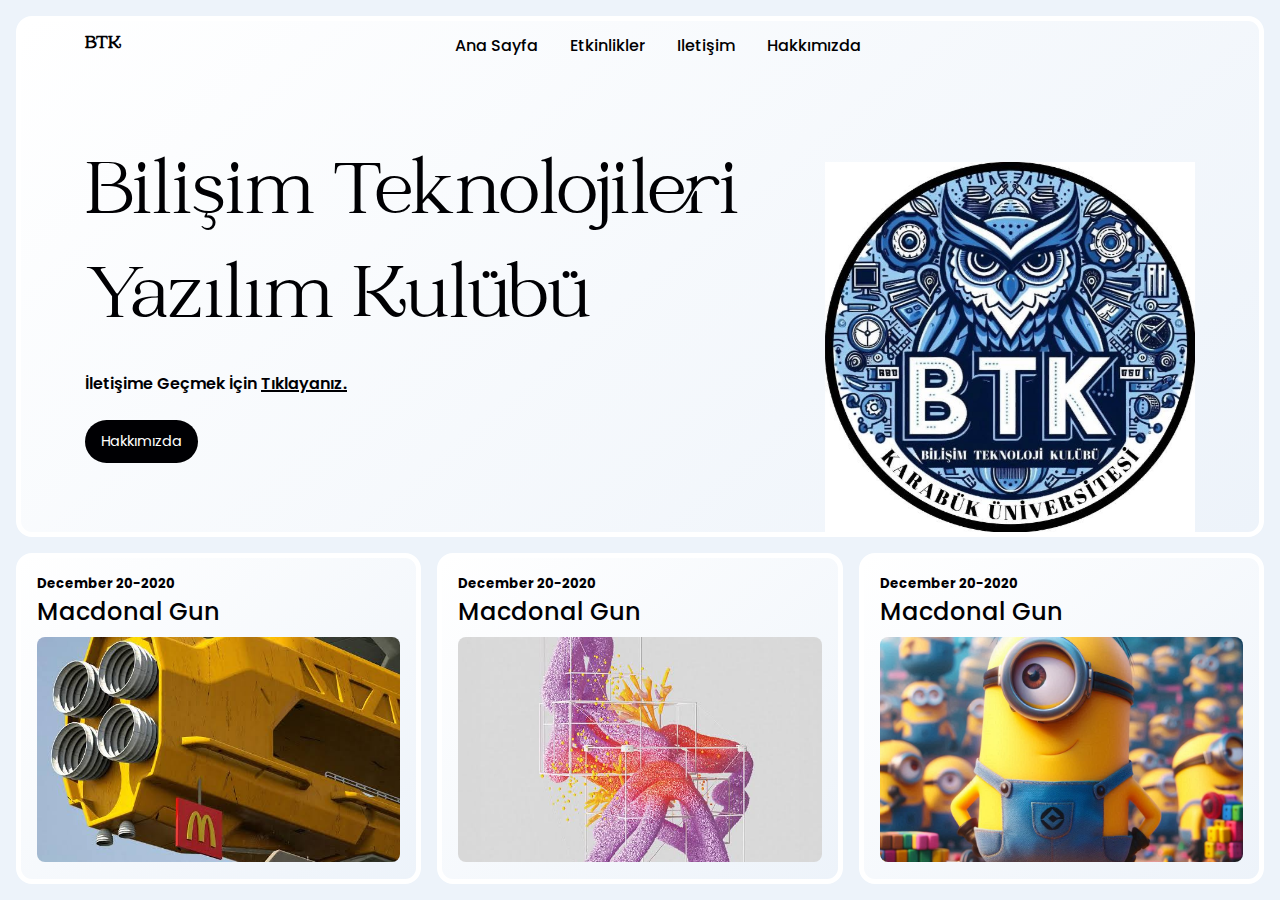
==== index.html @ bcdb7eec "upload file" ====
<!DOCTYPE html>
<html lang="en">

<head>
    <meta charset="UTF-8">
    <meta name="viewport" content="width=device-width, initial-scale=1.0">
    <title>Bilişim Teknolojileri Yazılım Kulübü</title>

    <link rel="stylesheet" href="style.css">
</head>

<body>
    <main>
        <div class="container">
            <div class="box">
                <div class="navbar">
                    <h4>BTK</h4>
                    <div class="links">
                        <a href="#">Ana Sayfa</a>
                        <a href="#">etkinlikler</a>
                        <a href="#">iletişim</a>
                        <a href="#">Hakkımızda</a>
                        <img id="close" src="images/close (1).png" alt="">
                    </div>
                    <div class="leng">
                        <img id="menu" src="images/menu.png" alt="">
                    </div>
                </div>
                <div class="content">
                    <h1>Bilişim Teknolojileri Yazılım Kulübü</h1>
                    <p>İletişime geçmek İçin <a href="#">tıklayanız.</a></p>
                    <div class="button">
                        <a href="#">Hakkımızda</a>
                    </div>
                    <img src="images/image1.jpeg" alt="">
                </div>
            </div>
            <div class="box">
                <h5>december 20-2020</h5>
                <h3>Macdonal gun</h3>
                 <div class="image">
                <img src="images/image2.jpeg" alt="">

                 </div>
            </div>
            <div class="box">
                <h5>december 20-2020</h5>
                <h3>Macdonal gun</h3>
                <div class="image">
                <img src="images/image3.jpeg" alt="">

                </div>

            </div>
            <div class="box">
                <h5>december 20-2020</h5>
                <h3>Macdonal gun</h3>
                <div class="image">
                <img src="images/image4.jpg" alt="">

                </div>

            </div>
        </div>
    </main>

    <script src="script.js"></script>
</body>

</html>
---- style.css ----
@import url('https://fonts.googleapis.com/css2?family=Poppins:ital,wght@0,100;0,200;0,300;0,400;0,500;0,600;0,700;0,800;0,900;1,100;1,200;1,300;1,400;1,500;1,600;1,700;1,800;1,900&display=swap');
@font-face {
    font-family: Catchy;
    src: url(fonts/Catchy\ Mager.ttf);
  }

  :root {
    --main-clr: #edf3fa;
    --text-clr: #000003;
    --white-clr: #ffffff;
}


* {
    margin: 0;
    padding: 0;
    box-sizing: border-box;
    text-transform: capitalize;
    font-family: "Poppins", system-ui;
    color: var(--text-clr);
}




html,
body,
main {
    width: 100%;
    height: 100%;
}

body {
    background: var(--main-clr);
}


.container {
    width: 100%;
    height: 100vh;
    padding: 1rem;
    display: flex;
    flex-wrap: wrap;
    gap: 1rem;
}

.container .box:first-child {
    flex: 1 0 100%;
    padding: 0rem 4rem;
    padding-top: 0;
}

.container .box {
    flex: 1 0 300px;
    background: linear-gradient(140deg, var(--white-clr), var(--main-clr));
    border-radius: 1rem;
    border: 5px solid var(--white-clr);
    padding: 1rem;
    height: 60%;
    position: relative;
}

.container .box:not(:first-child) {
    height: calc(40% - 1rem);
}

.container .box .navbar {
    padding: .5rem 0;
    width: 100%;
    height: 3rem;
    display: flex;
    align-items: center;
    justify-content: space-between;
}

.container .box .navbar h4 {
    font-family: Catchy;
    font-size: 1.2rem;
}

.container .box .navbar div {
    display: flex;
    align-items: center;
    gap: 2rem;
    font-size: 1rem;
}

.container .box .navbar div img {
    height: 1.2rem;
    vertical-align: middle;
    cursor: pointer;
    display: none;
}

.container .box .navbar div a {
    color: var(--text-clr);
    text-decoration: none;
    font-weight: 500;
    transition: all .2s ease;
}

.container .box .navbar div a:hover {
    color: #00000379;
}

.container .box .navbar .leng a span {
    width: 10px;
    height: 10px;
    background: linear-gradient(90deg,#bbffc5, #03ec26);
    display: inline-block;
    vertical-align: middle;
    border-radius: 50%;
}

.container .box .navbar .leng a:has(span) {
    font-weight: 600;
}

.container .box .content {
    width: 100%;
    height: calc(100% - 3rem);
    display: flex;
    justify-content: center;
    flex-direction: column;
    position: relative;
    overflow: hidden;
}

.container .box .content h1 {
    font-size: 5rem;
    max-width: 45rem;
    font-family: Catchy;
    font-weight: 500;
    margin-bottom: 1rem;
}

.container .box .content p {
    font-weight: 600;
}

.container .box .content p a {
    text-decoration: underline 2px;
}

.container .box .content .button {
    margin-top: 2rem;
}

.container .box .content .button a {
    font-size: .9rem;
    background: var(--text-clr);
    color: var(--white-clr);
    padding: .7rem 1rem;
    text-decoration: none;
    border-radius: 2rem;
    transition: all .3s ease-in;
}

.container .box .content .button a:hover {
    background: #0000039a;
}

.container .box .content img {
    height: 80%;
    position: absolute;
    bottom: 0rem;
    right: 0;
}


.container .box h3 {
    font-size: 1.5rem;
    font-weight: 500;
}



.image {
    width: 100%;
    height: calc(100% - 4rem);
    margin-top: .5rem;
    border-radius: .5rem;
    overflow: hidden;
}

.container .box:not(:first-child) .image img {
    width: 100%;
    height: 100%;
    object-fit: cover; /* Ensures the image covers the box without stretching */

}

@media (max-width: 1055px) {
    .container .box .content h1 {
        font-size: 4rem;
        max-width: 40rem;
    }

}

@media (max-width: 950px) {
    .container .box .content h1 {
        font-size: 2rem;
        max-width: 30rem;
    }
}

@media (max-width: 775px)  {
    .container .box .content img {
        display: none;
    }

.container .box:first-child {
    padding: 0 2rem;
}

}

@media (max-width: 560px) {
    .container .box .navbar .links {
        position: fixed;
        top: 0;
        overflow: hidden;
        left: 0;
        z-index: 100;
        width: 100vw;
        max-height: 0;
        background: var(--main-clr);
        align-items: center;
        justify-content: center;
        flex-direction: column;
        box-shadow: 2px 0 10px rgba(0, 0, 3, 0.219);
        transition: all .4s ease;
        
    }

    .container .box .navbar div img {
        display: inline-block;
    }

    .container .box .navbar .links.active {
        display: flex;
        padding: 4rem;
        max-height: 15rem;
    }

    .container .box .navbar .links img {
        position: absolute;
        top: 2rem;
        right: 3rem;
        height: 1.5rem;
        background: #0000031e;
        padding: .5rem;
        border-radius: .5rem;
    }
}
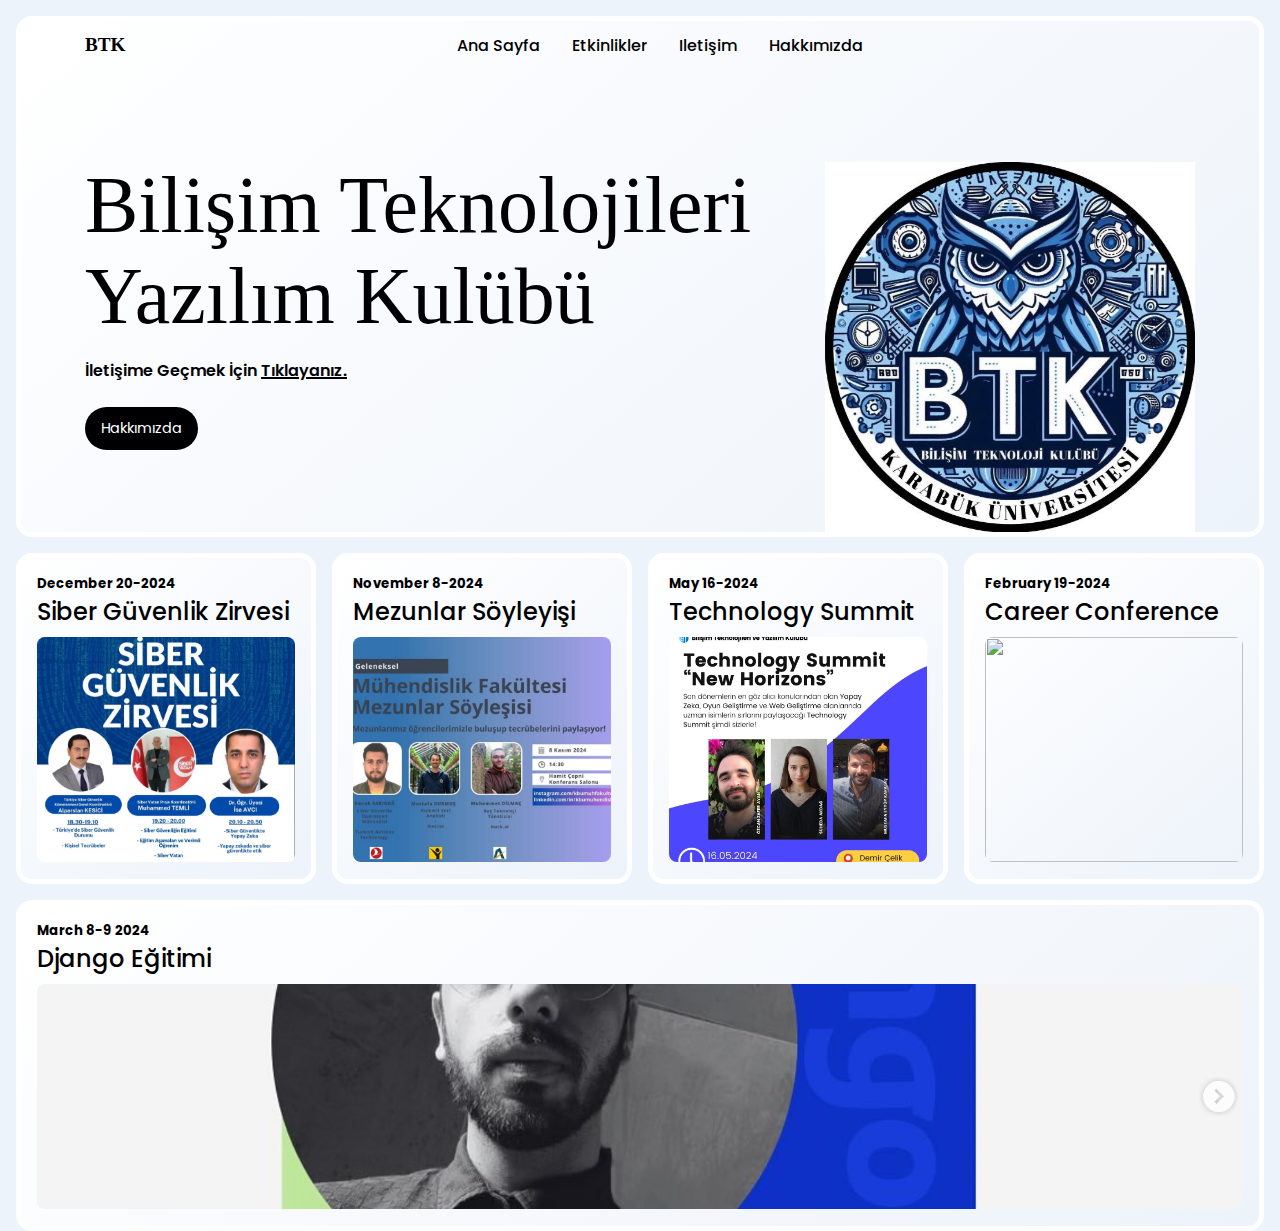
==== commit 9e320bb4: "update" ====
--- a/index.html
+++ b/index.html
@@ -6,7 +6,8 @@
     <meta name="viewport" content="width=device-width, initial-scale=1.0">
     <title>Bilişim Teknolojileri Yazılım Kulübü</title>
 
-    <link rel="stylesheet" href="style.css">
+    <link rel="stylesheet" href="css/style.css">
+    <link rel="stylesheet" href="">
 </head>
 
 <body>
@@ -16,10 +17,10 @@
                 <div class="navbar">
                     <h4>BTK</h4>
                     <div class="links">
-                        <a href="#">Ana Sayfa</a>
+                        <a href="/index.html">Ana Sayfa</a>
                         <a href="#">etkinlikler</a>
-                        <a href="#">iletişim</a>
-                        <a href="#">Hakkımızda</a>
+                        <a href="/content.html">iletişim</a>
+                        <a href="/about.html">Hakkımızda</a>
                         <img id="close" src="images/close (1).png" alt="">
                     </div>
                     <div class="leng">
@@ -28,35 +29,53 @@
                 </div>
                 <div class="content">
                     <h1>Bilişim Teknolojileri Yazılım Kulübü</h1>
-                    <p>İletişime geçmek İçin <a href="#">tıklayanız.</a></p>
+                    <p>İletişime geçmek İçin <a href="/content.html">tıklayanız.</a></p>
                     <div class="button">
-                        <a href="#">Hakkımızda</a>
+                        <a href="/about.html">Hakkımızda</a>
                     </div>
                     <img src="images/image1.jpeg" alt="">
                 </div>
             </div>
-            <div class="box">
-                <h5>december 20-2020</h5>
-                <h3>Macdonal gun</h3>
+            <div class="box" onclick="window.location.href='/etkinlikler/siber-guvenlik.html';">
+                <h5>December 20-2024</h5>
+                <h3>Siber Güvenlik Zirvesi</h3>
                  <div class="image">
-                <img src="images/image2.jpeg" alt="">
+                <img src="images/image2.png" alt="">
 
                  </div>
             </div>
             <div class="box">
-                <h5>december 20-2020</h5>
-                <h3>Macdonal gun</h3>
+                <h5>November 8-2024</h5>
+                <h3>Mezunlar Söyleyişi</h3>
                 <div class="image">
-                <img src="images/image3.jpeg" alt="">
+                <img src="images/image3.png" alt="">
 
                 </div>
 
             </div>
             <div class="box">
-                <h5>december 20-2020</h5>
-                <h3>Macdonal gun</h3>
+                <h5>May 16-2024</h5>
+                <h3>Technology Summit</h3>
                 <div class="image">
-                <img src="images/image4.jpg" alt="">
+                <img src="images/image1.png" alt="">
+
+                </div>
+
+            </div>
+            <div class="box">
+                <h5>February 19-2024</h5>
+                <h3>Career Conference</h3>
+                <div class="image">
+                <img src="images/image.png" alt="">
+
+                </div>
+
+            </div>
+            <div class="box">
+                <h5>March 8-9 2024</h5>
+                <h3>Django Eğitimi</h3>
+                <div class="image">
+                <img src="images/image4.png" alt="">
 
                 </div>
 
--- a/css/style.css
+++ b/css/style.css
@@ -0,0 +1,258 @@
+@import url('https://fonts.googleapis.com/css2?family=Poppins:ital,wght@0,100;0,200;0,300;0,400;0,500;0,600;0,700;0,800;0,900;1,100;1,200;1,300;1,400;1,500;1,600;1,700;1,800;1,900&display=swap');
+@font-face {
+    font-family: Catchy;
+    src: url(fonts/Catchy\ Mager.ttf);
+  }
+
+  :root {
+    --main-clr: #edf3fa;
+    --text-clr: #000003;
+    --white-clr: #ffffff;
+}
+
+
+* {
+    margin: 0;
+    padding: 0;
+    box-sizing: border-box;
+    text-transform: capitalize;
+    font-family: "Poppins", system-ui;
+    color: var(--text-clr);
+}
+
+
+
+
+html,
+body,
+main {
+    width: 100%;
+    height: 100%;
+}
+
+body {
+    background: var(--main-clr);
+}
+
+
+.container {
+    width: 100%;
+    height: 100vh;
+    padding: 1rem;
+    display: flex;
+    flex-wrap: wrap;
+    gap: 1rem;
+}
+
+.container .box:first-child {
+    flex: 1 0 100%;
+    padding: 0rem 4rem;
+    padding-top: 0;
+}
+
+.container .box {
+    flex: 1 0 300px;
+    background: linear-gradient(140deg, var(--white-clr), var(--main-clr));
+    border-radius: 1rem;
+    border: 5px solid var(--white-clr);
+    padding: 1rem;
+    height: 60%;
+    position: relative;
+}
+
+.container .box:not(:first-child) {
+    height: calc(40% - 1rem);
+}
+
+.container .box .navbar {
+    padding: .5rem 0;
+    width: 100%;
+    height: 3rem;
+    display: flex;
+    align-items: center;
+    justify-content: space-between;
+}
+
+.container .box .navbar h4 {
+    font-family: Catchy;
+    font-size: 1.2rem;
+}
+
+.container .box .navbar div {
+    display: flex;
+    align-items: center;
+    gap: 2rem;
+    font-size: 1rem;
+}
+
+.container .box .navbar div img {
+    height: 1.2rem;
+    vertical-align: middle;
+    cursor: pointer;
+    display: none;
+}
+
+.container .box .navbar div a {
+    color: var(--text-clr);
+    text-decoration: none;
+    font-weight: 500;
+    transition: all .2s ease;
+}
+
+.container .box .navbar div a:hover {
+    color: #00000379;
+}
+
+.container .box .navbar .leng a span {
+    width: 10px;
+    height: 10px;
+    background: linear-gradient(90deg,#bbffc5, #03ec26);
+    display: inline-block;
+    vertical-align: middle;
+    border-radius: 50%;
+}
+
+.container .box .navbar .leng a:has(span) {
+    font-weight: 600;
+}
+
+.container .box .content {
+    width: 100%;
+    height: calc(100% - 3rem);
+    display: flex;
+    justify-content: center;
+    flex-direction: column;
+    position: relative;
+    overflow: hidden;
+}
+
+.container .box .content h1 {
+    font-size: 5rem;
+    max-width: 45rem;
+    font-family: Catchy;
+    font-weight: 500;
+    margin-bottom: 1rem;
+}
+
+.container .box .content p {
+    font-weight: 600;
+}
+
+.container .box .content p a {
+    text-decoration: underline 2px;
+}
+
+.container .box .content .button {
+    margin-top: 2rem;
+}
+
+.container .box .content .button a {
+    font-size: .9rem;
+    background: var(--text-clr);
+    color: var(--white-clr);
+    padding: .7rem 1rem;
+    text-decoration: none;
+    border-radius: 2rem;
+    transition: all .3s ease-in;
+}
+
+.container .box .content .button a:hover {
+    background: #0000039a;
+}
+
+.container .box .content img {
+    height: 80%;
+    position: absolute;
+    bottom: 0rem;
+    right: 0;
+}
+
+
+.container .box h3 {
+    font-size: 1.5rem;
+    font-weight: 500;
+}
+
+
+
+.image {
+    width: 100%;
+    height: calc(100% - 4rem);
+    margin-top: .5rem;
+    border-radius: .5rem;
+    overflow: hidden;
+}
+
+.container .box:not(:first-child) .image img {
+    width: 100%;
+    height: 100%;
+    object-fit: cover; /* Ensures the image covers the box without stretching */
+
+}
+
+@media (max-width: 1055px) {
+    .container .box .content h1 {
+        font-size: 4rem;
+        max-width: 40rem;
+    }
+
+}
+
+@media (max-width: 950px) {
+    .container .box .content h1 {
+        font-size: 2rem;
+        max-width: 30rem;
+    }
+}
+
+@media (max-width: 775px)  {
+    .container .box .content img {
+        display: none;
+    }
+
+.container .box:first-child {
+    padding: 0 2rem;
+}
+
+}
+
+@media (max-width: 560px) {
+    .container .box .navbar .links {
+        position: fixed;
+        top: 0;
+        overflow: hidden;
+        left: 0;
+        z-index: 100;
+        width: 100vw;
+        max-height: 0;
+        background: var(--main-clr);
+        align-items: center;
+        justify-content: center;
+        flex-direction: column;
+        box-shadow: 2px 0 10px rgba(0, 0, 3, 0.219);
+        transition: all .4s ease;
+        
+    }
+
+    .container .box .navbar div img {
+        display: inline-block;
+    }
+
+    .container .box .navbar .links.active {
+        display: flex;
+        padding: 4rem;
+        max-height: 15rem;
+    }
+
+    .container .box .navbar .links img {
+        position: absolute;
+        top: 2rem;
+        right: 3rem;
+        height: 1.5rem;
+        background: #0000031e;
+        padding: .5rem;
+        border-radius: .5rem;
+    }
+
+
+}
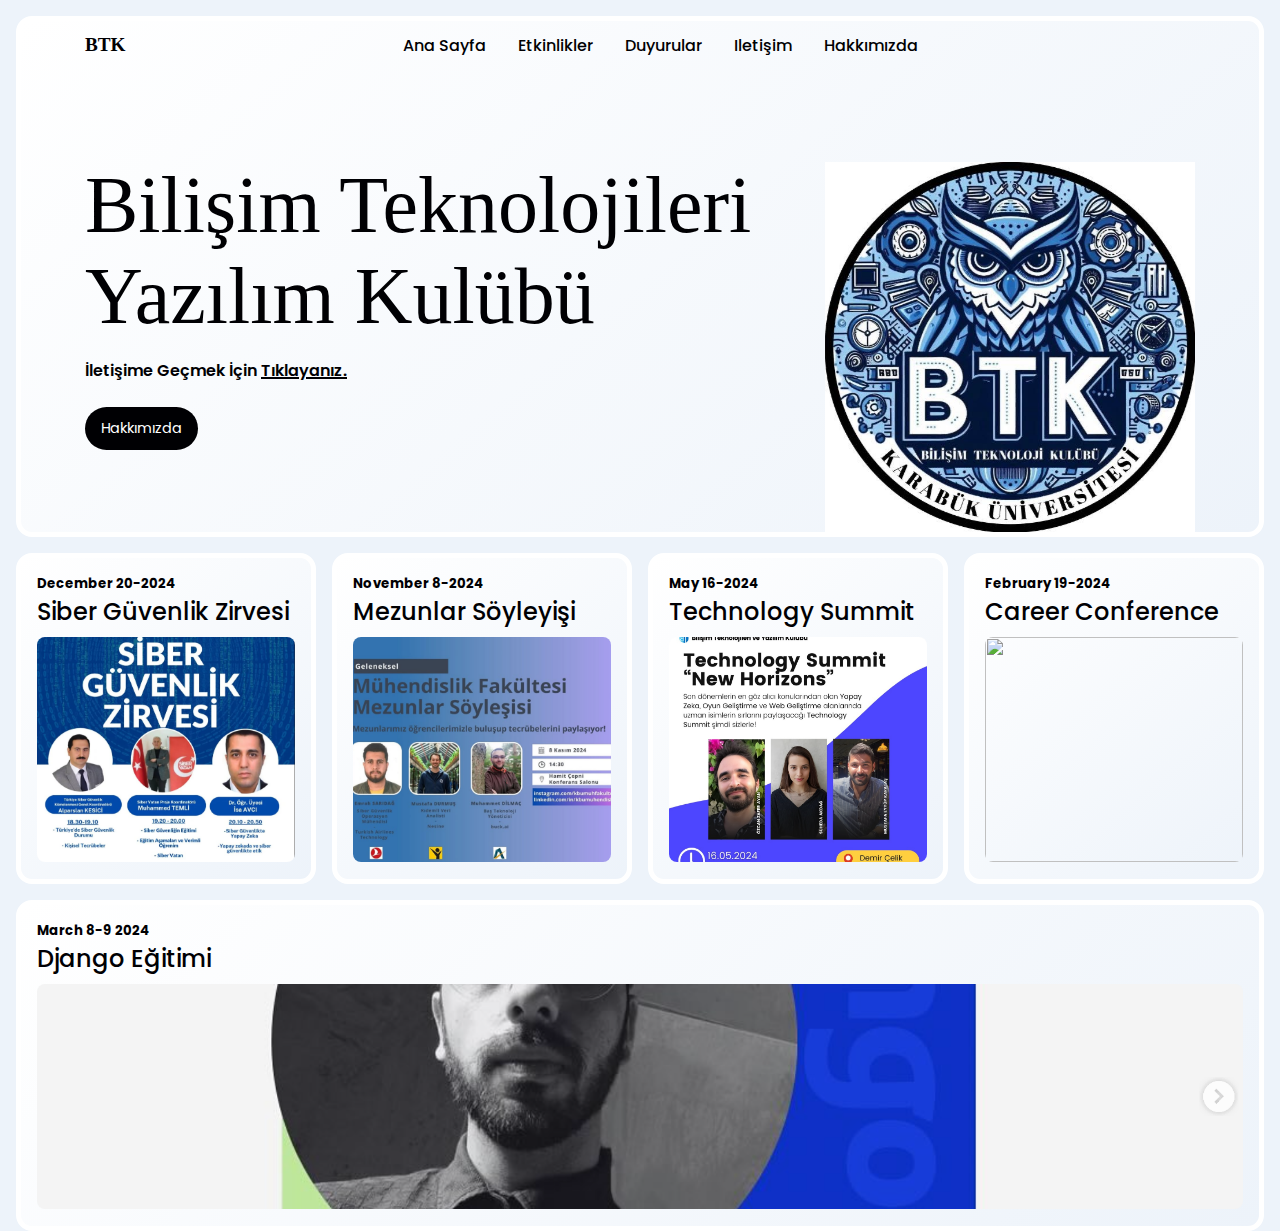
==== commit 635093f9: "update" ====
--- a/index.html
+++ b/index.html
@@ -19,6 +19,7 @@
                     <div class="links">
                         <a href="/index.html">Ana Sayfa</a>
                         <a href="#">etkinlikler</a>
+                        <a href="/duyurular.html">Duyurular</a>
                         <a href="/content.html">iletişim</a>
                         <a href="/about.html">Hakkımızda</a>
                         <img id="close" src="images/close (1).png" alt="">
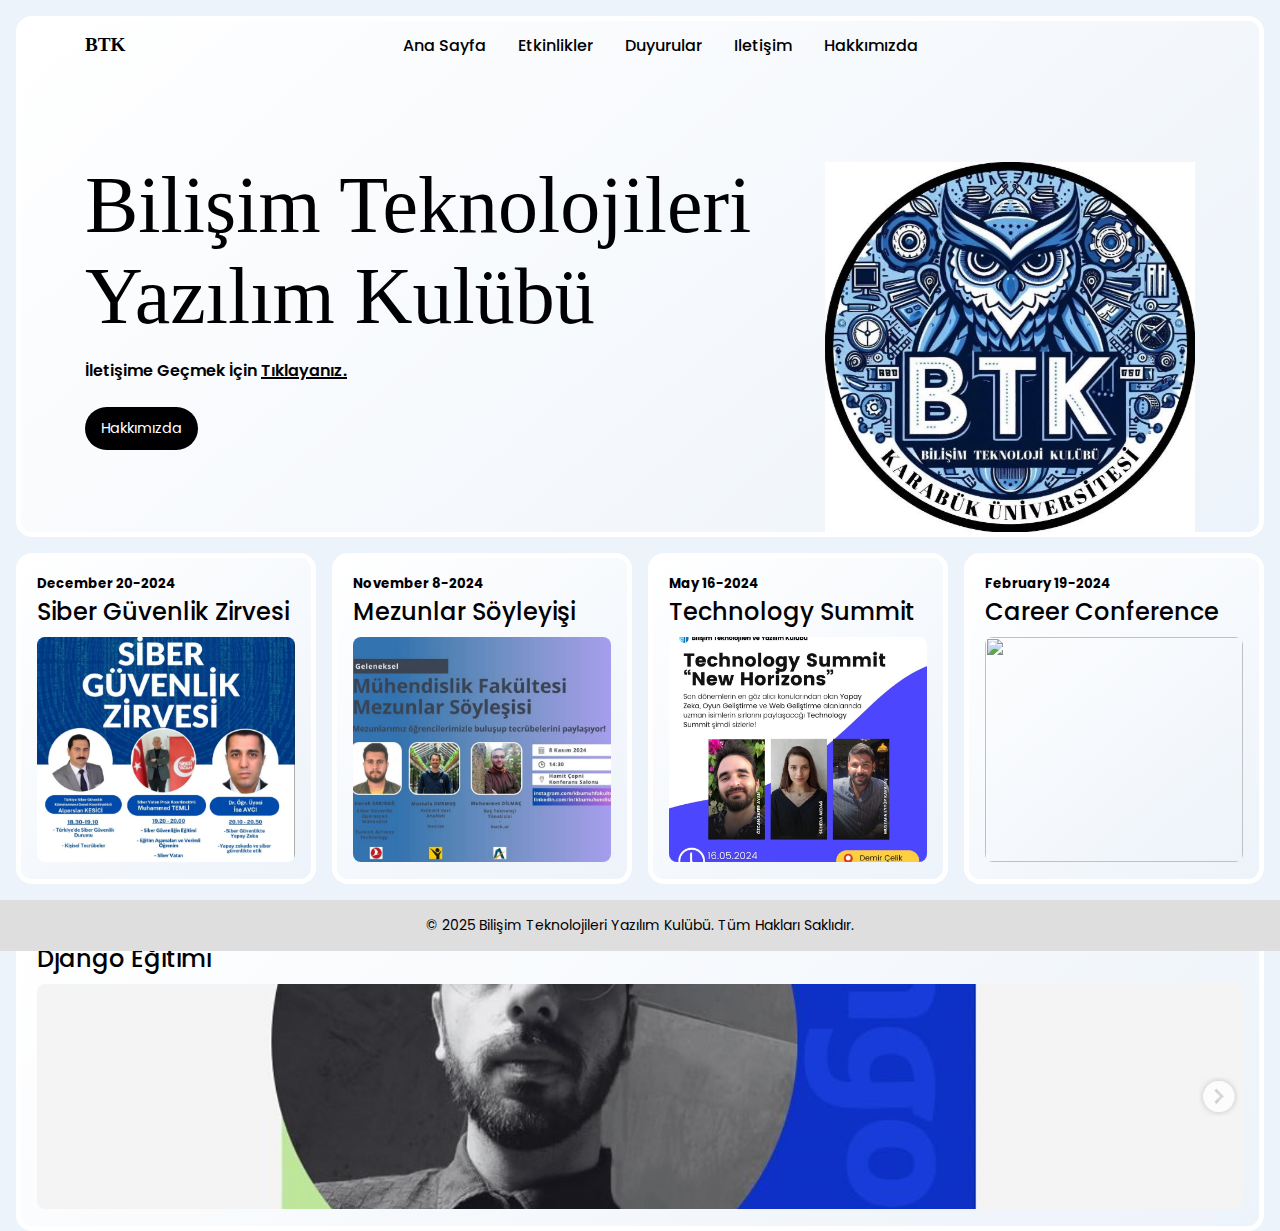
==== commit 6519c13b: "update" ====
--- a/index.html
+++ b/index.html
@@ -18,7 +18,7 @@
                     <h4>BTK</h4>
                     <div class="links">
                         <a href="/index.html">Ana Sayfa</a>
-                        <a href="#">etkinlikler</a>
+                        <a href="/etkinlikler.html">etkinlikler</a>
                         <a href="/duyurular.html">Duyurular</a>
                         <a href="/content.html">iletişim</a>
                         <a href="/about.html">Hakkımızda</a>
@@ -45,7 +45,7 @@
 
                  </div>
             </div>
-            <div class="box">
+            <div class="box" onclick="window.location.href='/etkinlikler/mezunlar-soyleyisi.html';">
                 <h5>November 8-2024</h5>
                 <h3>Mezunlar Söyleyişi</h3>
                 <div class="image">
@@ -54,7 +54,7 @@
                 </div>
 
             </div>
-            <div class="box">
+            <div class="box" onclick="window.location.href='/etkinlikler/technology-submmit.html';">
                 <h5>May 16-2024</h5>
                 <h3>Technology Summit</h3>
                 <div class="image">
@@ -63,7 +63,7 @@
                 </div>
 
             </div>
-            <div class="box">
+            <div class="box" onclick="window.location.href='/etkinlikler/Career-Conference.html';">
                 <h5>February 19-2024</h5>
                 <h3>Career Conference</h3>
                 <div class="image">
@@ -72,7 +72,7 @@
                 </div>
 
             </div>
-            <div class="box">
+            <div class="box" onclick="window.location.href='/etkinlikler/Django-Eğitimi.html';">
                 <h5>March 8-9 2024</h5>
                 <h3>Django Eğitimi</h3>
                 <div class="image">
@@ -85,6 +85,9 @@
     </main>
 
     <script src="script.js"></script>
+    <footer>
+        <p>© 2025 Bilişim Teknolojileri Yazılım Kulübü. Tüm hakları saklıdır.</p>
+    </footer>
 </body>
 
 </html>--- a/css/style.css
+++ b/css/style.css
@@ -256,3 +256,13 @@
 
 
 }
+footer {
+    text-align: center;
+    padding: 15px;
+    background-color: #dfdede;
+    color: rgb(0, 0, 0);
+    font-size: 14px;
+    position: relative;
+    bottom: 0;
+    width: 100%;
+}